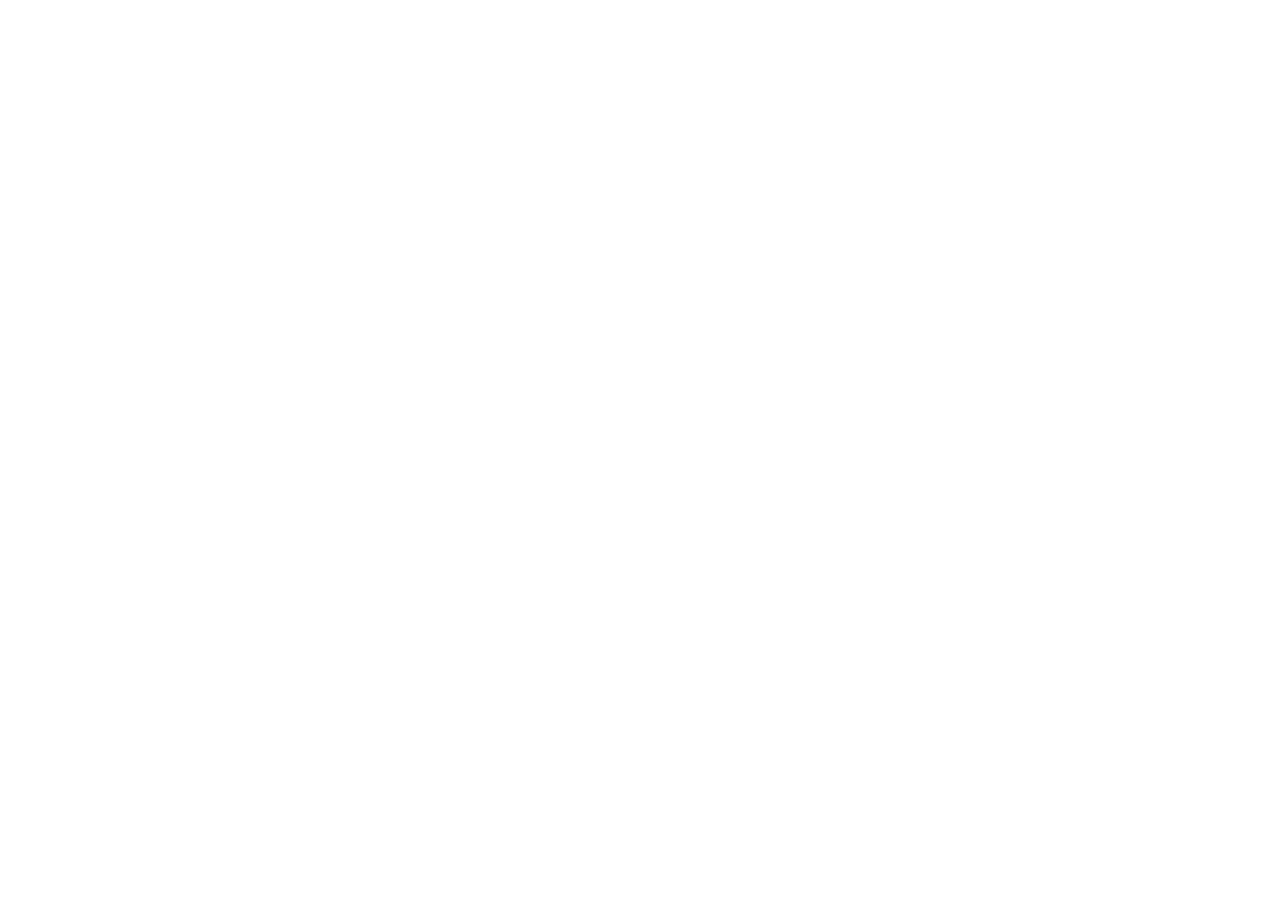
==== data.html @ dfbd0d58 "fe: added 2 tabs "design" and data" and a navbar for it" ====
<!-- data.html -->
<!DOCTYPE html>
<html lang="en">
<head>
    <!-- Include necessary meta tags, stylesheets, and title -->
</head>
<body>
    <!-- Similar header and loading screen structure -->
    
    <!-- Data-specific content -->
    <div class="main-content">
        <!-- Add your content for the "Data" page here -->
    </div>

    <!-- Include scripts.js and any other necessary scripts -->
</body>
</html>
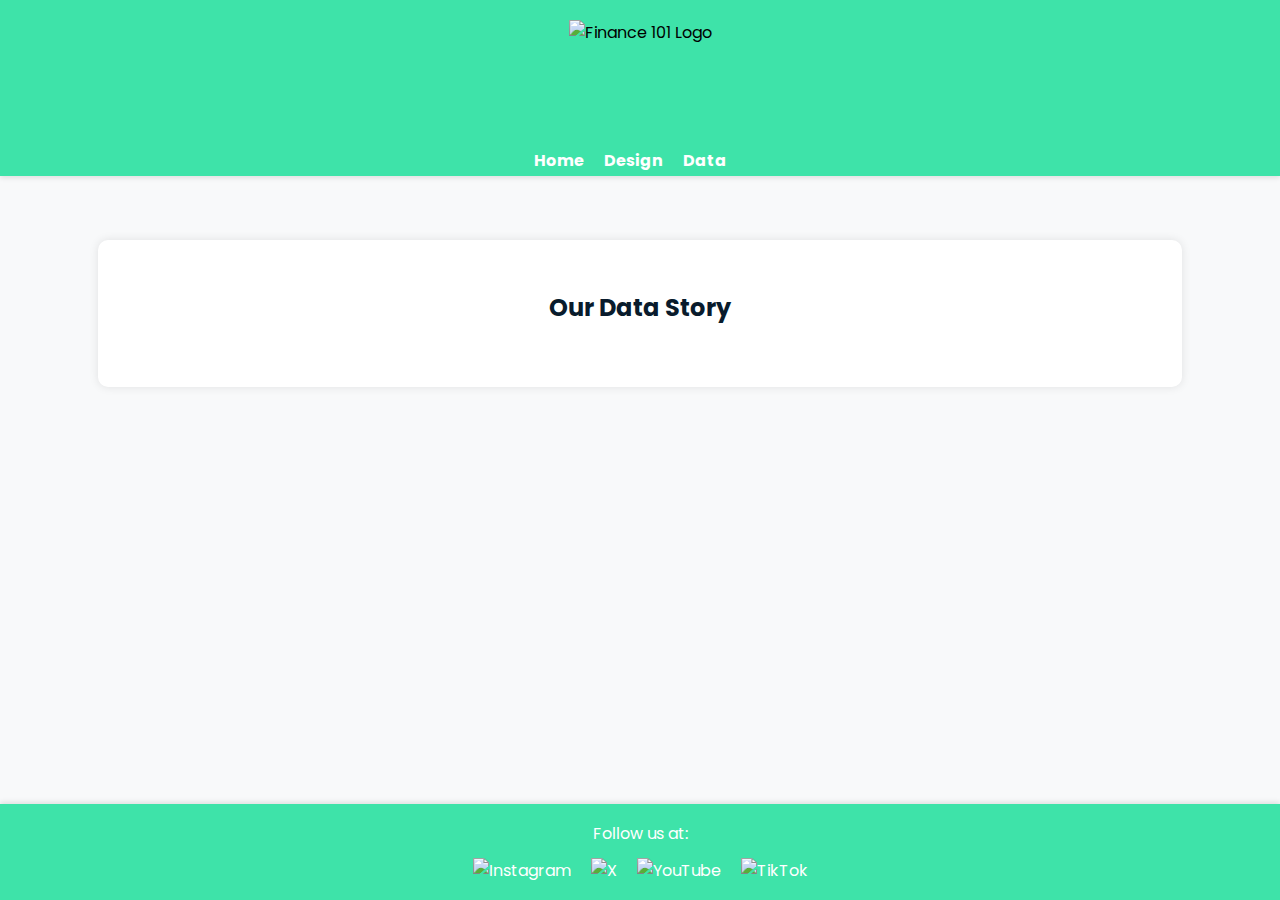
==== commit 9e533087: "fe: Created the design page" ====
--- a/data.html
+++ b/data.html
@@ -1,17 +1,61 @@
-<!-- data.html -->
 <!DOCTYPE html>
 <html lang="en">
 <head>
-    <!-- Include necessary meta tags, stylesheets, and title -->
+    <meta charset="UTF-8">
+    <meta name="viewport" content="width=device-width, initial-scale=1.0">
+    <meta name="description" content="Finance 101 - Empowering the Future through Financial Education. Learn about our vision, mission, team, and contact information. Launching on July 1st, 2024.">
+    <meta name="keywords" content="finance, financial education, financial literacy, team, launch, July 1, 2024">
+    <link rel="stylesheet" href="https://fonts.googleapis.com/css2?family=Poppins:wght@400;600&display=swap">
+    <link rel="stylesheet" href="style.css">
+    <link rel="stylesheet" href="loading-screen.css">
+    <title>Finance 101</title>
+    <link rel="icon" type="image/x-icon" href="assets/Finance101_v2.1-no_background-logo_only-favicon.png">
 </head>
 <body>
-    <!-- Similar header and loading screen structure -->
-    
-    <!-- Data-specific content -->
-    <div class="main-content">
-        <!-- Add your content for the "Data" page here -->
+
+    <!-- Loading screen -->
+    <div class="loading-screen">
+        <div class="loader"></div>
     </div>
 
-    <!-- Include scripts.js and any other necessary scripts -->
+    <!-- Main content -->
+    <div class="main-content">
+        <header>
+            <div class="header-content">
+                <img src="assets/finance101.svg" alt="Finance 101 Logo">
+                <nav class="header-nav">
+                    <ul>
+                        <li><a href="index.html">Home</a></li>
+                        <li><a href="design.html">Design</a></li>
+                        <li><a href="data.html">Data</a></li>
+                    </ul>
+                </nav>
+            </div>
+        </header>            
+
+        <!-- Content specific to the "design" page goes here -->
+
+        <!-- Story Section -->
+        <section class="story" id="design">
+            <h2>Our Data Story</h2>
+            <!-- Content specific to the "design" page goes here -->
+        </section>
+
+    </div>
+
+    <!-- Footer Section -->
+    <footer>
+        <p class="follow-text">Follow us at:</p>
+        <div class="social-icons">
+            <a href="https://www.instagram.com/finance101.business/" target="_blank"><img src="assets/instagram-icon.png" alt="Instagram"></a>
+            <a href="https://twitter.com/finance101app" target="_blank"><img src="assets/x-icon.png" alt="X"></a>
+            <a href="https://www.youtube.com/@finance101.business" target="_blank"><img src="assets/youtube-icon.png" alt="YouTube"></a>
+            <a href="https://www.tiktok.com/@finance101.business" target="_blank"><img src="assets/tiktok-icon.png" alt="TikTok"></a>
+        </div>
+    </footer>
+
+    <!-- Scripts -->
+    <script defer src="scripts.js"></script>
+
 </body>
 </html>
--- a/style.css
+++ b/style.css
@@ -0,0 +1,386 @@
+body {
+    margin: 0;
+    font-family: 'Poppins', sans-serif;
+    background-color: #F8F9FA;
+    min-height: 100vh;
+    display: flex;
+    flex-direction: column;
+    justify-content: space-between;
+}
+
+body.loading {
+    overflow: hidden;
+}
+
+body::-webkit-scrollbar {
+    width: 12px;
+    transition: all 0.5s ease;
+}
+
+body::-webkit-scrollbar-thumb,
+body::-webkit-scrollbar-track {
+    background-color: #F8F9FA;
+    transition: background-color 0.5s ease;
+}
+
+body::-webkit-scrollbar-thumb:hover {
+    background-color: #3498db;
+}
+
+body::-webkit-scrollbar-thumb:active {
+    background-color: #1f618d;
+}
+
+.main-content {
+    margin-left: 0;
+    transition: margin-left 1s;
+    display: flex;
+    flex-direction: column;
+    flex-grow: 1;
+}
+
+header {
+    background-color: #3EE3A9;
+    padding: 0.2rem;
+    text-align: center;
+    position: relative;
+    box-sizing: border-box;
+    box-shadow: 0 2px 5px rgba(0, 0, 0, 0.1);
+    height: 11rem;
+    display: flex;
+    flex-direction: column;
+    align-items: center;
+    justify-content: center;
+}
+
+.header-content {
+    display: flex;
+    flex-direction: column;
+    align-items: center;
+}
+
+.header-nav ul {
+    list-style: none;
+    padding: 0;
+    display: flex;
+    justify-content: space-between;
+}
+
+.header-nav li {
+    margin-right: 20px;
+}
+
+.header-nav a {
+    text-decoration: none;
+    color: #fff;
+    font-weight: bold;
+    font-size: 16px;
+    transition: color 0.3s ease;
+}
+
+.header-nav a:hover {
+    color: #091B2C;
+}
+
+header img {
+    height: 7rem;
+    max-width: 100%;
+    margin-top: 2rem;
+}
+
+section {
+    padding: 30px;
+    background-color: #FFFFFF;
+    margin: auto;
+    margin-top: 4rem;
+    border-radius: 10px;
+    box-shadow: 0 0 10px rgba(0, 0, 0, 0.1);
+    width: 80%;
+    text-align: center;
+}
+
+section h2 {
+    color: #091B2C;
+    margin-bottom: 2rem;
+}
+
+@media (max-width: 768px) {
+    section {
+        width: 90%;
+        padding: 20px;
+        margin-bottom: 2rem;
+        margin-top: 2rem;
+    }
+
+    header {
+        height: 9rem;
+    }
+
+    header img {
+        height: 5rem;
+    }
+}
+
+@keyframes spin {
+    0% { transform: rotate(0deg); }
+    100% { transform: rotate(360deg); }
+}
+
+.contact {
+    text-align: center;
+    margin: auto;
+    margin-top: 4rem;
+}
+
+.contact p {
+    color: #555;
+    margin: 0 auto 20px;
+}
+
+.contact-options {
+    display: flex;
+    flex-direction: column;
+    align-items: center;
+    gap: 20px;
+}
+
+.contact-option {
+    width: 100%;
+    max-width: 35rem;
+    display: flex;
+    flex-direction: column;
+    align-items: center;
+    text-align: center;
+}
+
+.contact-option a,
+.contact-option p {
+    text-align: center;
+    display: flex;
+    flex-direction: column;
+    align-items: center;
+    justify-content: center;
+}
+
+.contact-option a {
+    text-decoration: none;
+    color: #091B2C;
+    transition: color 0.3s ease;
+    font-weight: bold;
+    margin-top: 1.3rem;
+}
+
+.contact-option a:hover {
+    color: #3EE3A9;
+}
+
+.contact-option img {
+    margin-bottom: 10px;
+    height: 30px;
+    width: 30px;
+}
+
+.contact-option p {
+    text-align: center;
+    margin-top: 20px;
+}
+
+.email-container {
+    display: flex;
+    align-items: center;
+}
+
+.email-container img {
+    margin-right: 10px;
+    height: 30px;
+    width: 30px;
+}
+
+.email-container a {
+    text-decoration: none;
+    color: #091B2C;
+    transition: color 0.3s ease;
+}
+
+.email-container a:hover {
+    color: #3EE3A9;
+}
+
+
+.team {
+    background-color: #F8F9FA;
+    padding-bottom: 4rem;
+}
+
+.team-content {
+    display: flex;
+    flex-direction: column;
+    align-items: center;
+}
+
+#team-picture {
+    max-width: 100%;
+    height: auto;
+    margin: auto;
+    display: block;
+    margin-bottom: 20px;
+}
+
+.team h2 {
+    color: #091B2C;
+    margin-bottom: 2rem;
+}
+
+.team-grid {
+    display: grid;
+    grid-template-columns: repeat(3, 1fr);
+    gap: 20px;
+    justify-content: center;
+    align-items: stretch;
+}
+
+.team-member {
+    display: flex;
+    flex-direction: column;
+    background-color: #FFFFFF;
+    border-radius: 10px;
+    box-shadow: 0 0 10px rgba(0, 0, 0, 0.1);
+    overflow: hidden;
+}
+
+.team-member img {
+    width: 100%;
+    height: 20rem;
+    object-fit: cover;
+    border-bottom: 1px solid #ccc;
+}
+
+.team-member-info {
+    padding: 20px;
+    flex-grow: 1;
+    display: flex;
+    flex-direction: column;
+    justify-content: space-between;
+}
+
+@media (max-width: 768px) {
+    .team-grid {
+        grid-template-columns: 1fr;
+    }
+
+    #team-picture {
+        height: auto;
+        max-width: 95%;
+        margin-bottom: 10px;
+    }
+
+    .team h2 {
+        margin-bottom: 1rem;
+    }
+
+    .team-member-info {
+        padding: 0.625rem;
+    }
+
+    .team-member img {
+        display: block;
+        margin: 0 auto;
+        max-width: 80%;
+    }
+}
+
+/* Footer Section */
+footer {
+    background-color: #3EE3A9;
+    text-align: center;
+    width: 100%;
+    height: 6rem;
+    box-sizing: border-box;
+    box-shadow: 0 -2px 5px rgba(0, 0, 0, 0.1);
+    display: flex;
+    flex-direction: column;
+    align-items: center;
+    justify-content: center;
+    margin-top: 4rem;
+}
+
+.follow-text {
+    color: #fff;
+    margin-bottom: 0.8rem;
+}
+
+.social-icons {
+    display: flex;
+    gap: 20px;
+    margin-bottom: 1rem;
+}
+
+.social-icons a {
+    text-decoration: none;
+    color: #fff;
+    transition: opacity 0.3s ease-in-out;
+}
+
+.social-icons a:hover {
+    opacity: 0.8;
+}
+
+.social-icons img {
+    height: 30px;
+    width: 30px;
+}
+
+.countdown {
+    background-color: #F8F9FA;
+    padding: 30px;
+    margin: auto;
+    margin-top: 4rem;
+    border-radius: 10px;
+    box-shadow: 0 0 10px rgba(0, 0, 0, 0.1);
+    width: 80%;
+    text-align: center;
+}
+
+.countdown h2 {
+    color: #091B2C;
+    margin-bottom: 2rem;
+}
+
+.countdown-timer {
+    display: flex;
+    justify-content: space-around;
+    margin-top: 1rem;
+}
+
+.countdown-item {
+    display: flex;
+    flex-direction: column;
+    align-items: center;
+}
+
+.countdown-item span:first-child {
+    font-size: 2rem;
+    font-weight: bold;
+}
+
+.countdown-item span:last-child {
+    color: #555;
+    font-size: 0.9rem;
+}
+
+.launch-date {
+    font-size: 1.5rem;
+    color: #3f0202;
+    margin-top: 1rem;
+}
+
+@media (max-width: 768px) {
+    .countdown {
+        width: 90%;
+        padding: 20px;
+    }
+
+    .countdown h2 {
+        margin-bottom: 1rem;
+    }
+}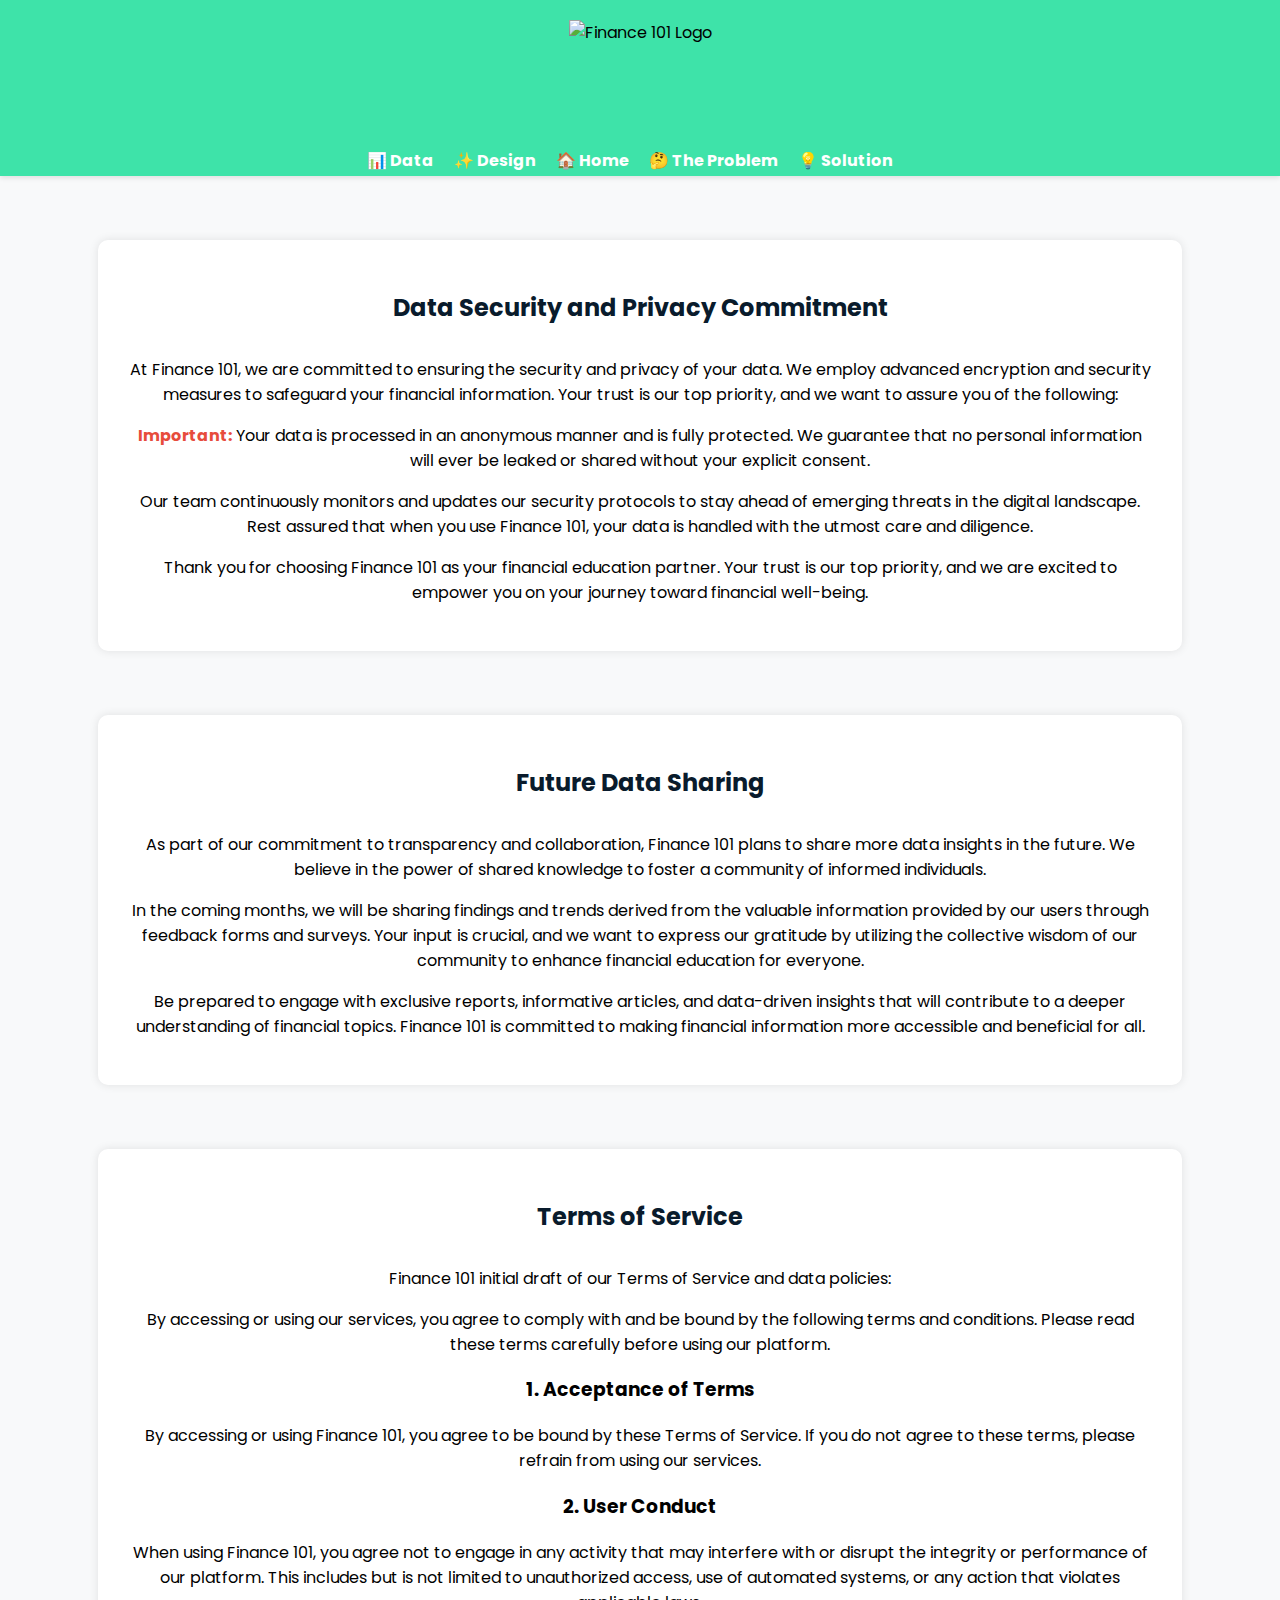
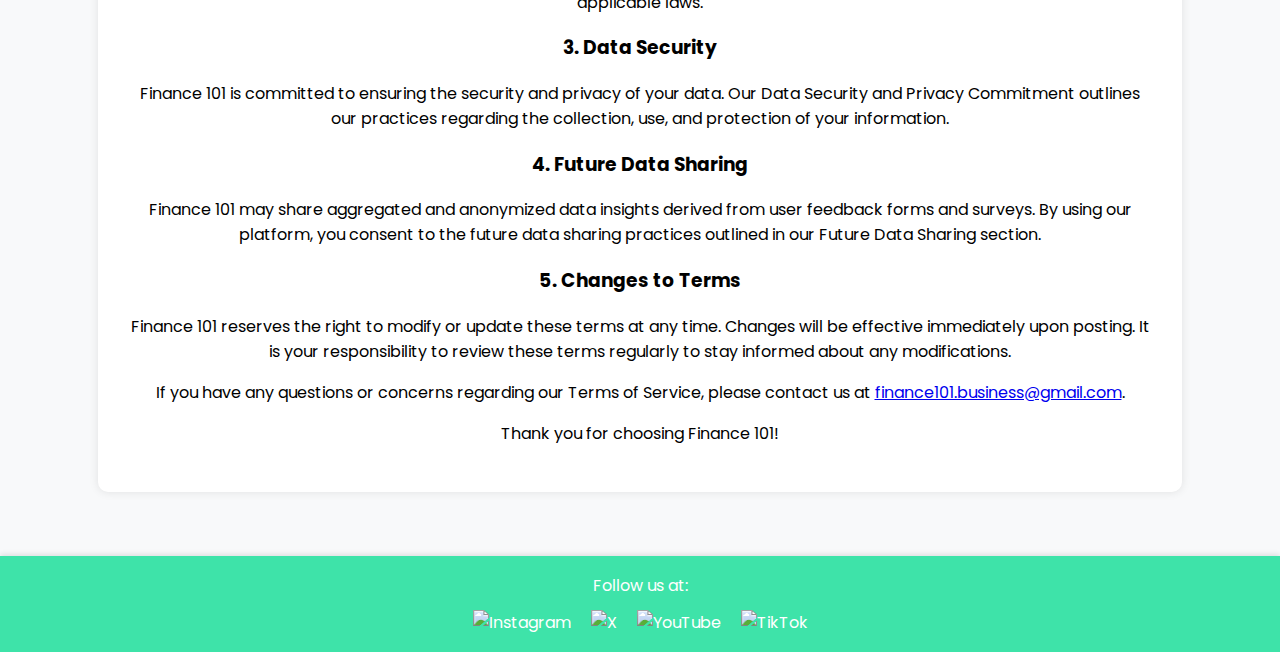
==== commit 8e5efcef: "fe: added the soluiton page | finished problem page | added values" ====
--- a/data.html
+++ b/data.html
@@ -25,20 +25,66 @@
                 <img src="assets/finance101.svg" alt="Finance 101 Logo">
                 <nav class="header-nav">
                     <ul>
-                        <li><a href="index.html">Home</a></li>
-                        <li><a href="design.html">Design</a></li>
-                        <li><a href="data.html">Data</a></li>
-                    </ul>
+                        <li><a href="data.html">📊 Data</a></li>
+                        <li><a href="design.html">✨ Design</a></li>
+                        <li><a href="index.html">🏠 Home</a></li>
+                        <li><a href="the_problem.html">🤔 The Problem</a></li>
+                        <li><a href="solution.html">💡 Solution</a></li>
+                    </ul>                    
                 </nav>
             </div>
         </header>            
 
-        <!-- Content specific to the "design" page goes here -->
+        <!-- Data Security Section -->
+        <section class="data-security">
+            <h2>Data Security and Privacy Commitment</h2>
+            <p>At Finance 101, we are committed to ensuring the security and privacy of your data. We employ advanced encryption and security measures to safeguard your financial information. Your trust is our top priority, and we want to assure you of the following:</p>
+            
+            <p><strong style="color: #e74c3c;">Important:</strong> Your data is processed in an anonymous manner and is fully protected. We guarantee that no personal information will ever be leaked or shared without your explicit consent.</p>
 
-        <!-- Story Section -->
-        <section class="story" id="design">
-            <h2>Our Data Story</h2>
-            <!-- Content specific to the "design" page goes here -->
+            <p>Our team continuously monitors and updates our security protocols to stay ahead of emerging threats in the digital landscape. Rest assured that when you use Finance 101, your data is handled with the utmost care and diligence.</p>
+
+            <p>Thank you for choosing Finance 101 as your financial education partner. Your trust is our top priority, and we are excited to empower you on your journey toward financial well-being.</p>
+        </section>
+
+        <!-- Future Data Sharing Section -->
+        <section class="future-data-sharing">
+            <h2>Future Data Sharing</h2>
+            <p>As part of our commitment to transparency and collaboration, Finance 101 plans to share more data insights in the future. We believe in the power of shared knowledge to foster a community of informed individuals.</p>
+
+            <p>In the coming months, we will be sharing findings and trends derived from the valuable information provided by our users through feedback forms and surveys. Your input is crucial, and we want to express our gratitude by utilizing the collective wisdom of our community to enhance financial education for everyone.</p>
+
+            <p>Be prepared to engage with exclusive reports, informative articles, and data-driven insights that will contribute to a deeper understanding of financial topics. Finance 101 is committed to making financial information more accessible and beneficial for all.</p>
+        </section>
+
+        <!-- Terms of Service Section -->
+        <section class="terms-of-service">
+            <article>
+                <h2>Terms of Service</h2>
+
+                <p>Finance 101 initial draft of our Terms of Service and data policies:</p>
+
+                <p>By accessing or using our services, you agree to comply with and be bound by the following terms and conditions. Please read these terms carefully before using our platform.</p>
+
+                <h3>1. Acceptance of Terms</h3>
+                <p>By accessing or using Finance 101, you agree to be bound by these Terms of Service. If you do not agree to these terms, please refrain from using our services.</p>
+
+                <h3>2. User Conduct</h3>
+                <p>When using Finance 101, you agree not to engage in any activity that may interfere with or disrupt the integrity or performance of our platform. This includes but is not limited to unauthorized access, use of automated systems, or any action that violates applicable laws.</p>
+
+                <h3>3. Data Security</h3>
+                <p>Finance 101 is committed to ensuring the security and privacy of your data. Our Data Security and Privacy Commitment outlines our practices regarding the collection, use, and protection of your information.</p>
+
+                <h3>4. Future Data Sharing</h3>
+                <p>Finance 101 may share aggregated and anonymized data insights derived from user feedback forms and surveys. By using our platform, you consent to the future data sharing practices outlined in our Future Data Sharing section.</p>
+
+                <h3>5. Changes to Terms</h3>
+                <p>Finance 101 reserves the right to modify or update these terms at any time. Changes will be effective immediately upon posting. It is your responsibility to review these terms regularly to stay informed about any modifications.</p>
+
+                <p>If you have any questions or concerns regarding our Terms of Service, please contact us at <a href="mailto:finance101.business@gmail.com">finance101.business@gmail.com</a>.</p>
+
+                <p>Thank you for choosing Finance 101!</p>
+            </article>
         </section>
 
     </div>
--- a/style.css
+++ b/style.css
@@ -126,6 +126,65 @@
     100% { transform: rotate(360deg); }
 }
 
+/* Our Values Section */
+.values {
+    background-color: #FFFFFF;
+    padding: 30px;
+    margin: auto;
+    margin-top: 4rem;
+    border-radius: 10px;
+    box-shadow: 0 0 10px rgba(0, 0, 0, 0.1);
+    width: 80%;
+    text-align: center;
+}
+
+.values h2 {
+    color: #091B2C;
+    margin-bottom: 2rem;
+}
+
+.values ul {
+    list-style: none;
+    padding: 0;
+    display: flex;
+    flex-wrap: wrap;
+    justify-content: center;
+}
+
+.values li {
+    margin: 0 20px 20px 20px;
+    padding: 15px;
+    background-color: #3EE3A9;
+    color: #fff;
+    border-radius: 5px;
+    font-weight: bold;
+    text-align: center;
+    transition: background-color 0.3s ease;
+}
+
+.values li:hover {
+    background-color: #3498db;
+}
+
+@media (max-width: 768px) {
+    .values {
+        width: 90%;
+        padding: 20px;
+    }
+
+    .values h2 {
+        margin-bottom: 1rem;
+    }
+
+    .values li {
+        margin: 0 10px 10px 10px;
+        padding: 10px;
+    }
+}
+
+
+/* Contact Section */
+
 .contact {
     text-align: center;
     margin: auto;
@@ -330,6 +389,43 @@
     width: 30px;
 }
 
+/* Video Section */
+.video-section {
+    padding: 30px;
+    background-color: #F8F9FA;
+    margin: auto;
+    margin-top: 4rem;
+    border-radius: 10px;
+    box-shadow: 0 0 10px rgba(0, 0, 0, 0.1);
+    width: 80%;
+    text-align: center;
+    position: relative;
+}
+
+.video-section h2 {
+    color: #091B2C;
+    margin-bottom: 2rem;
+}
+
+.video-section iframe {
+    width: 100%;
+    max-height: 80vh;
+    display: block;
+    margin: 0 auto;
+    border-radius: 10px;
+}
+
+.video-section button {
+    margin-top: 1rem;
+    background-color: #3EE3A9;
+    color: #fff;
+    padding: 10px 20px;
+    font-size: 16px;
+    border: none;
+    border-radius: 5px;
+    cursor: pointer;
+}
+
 .countdown {
     background-color: #F8F9FA;
     padding: 30px;
